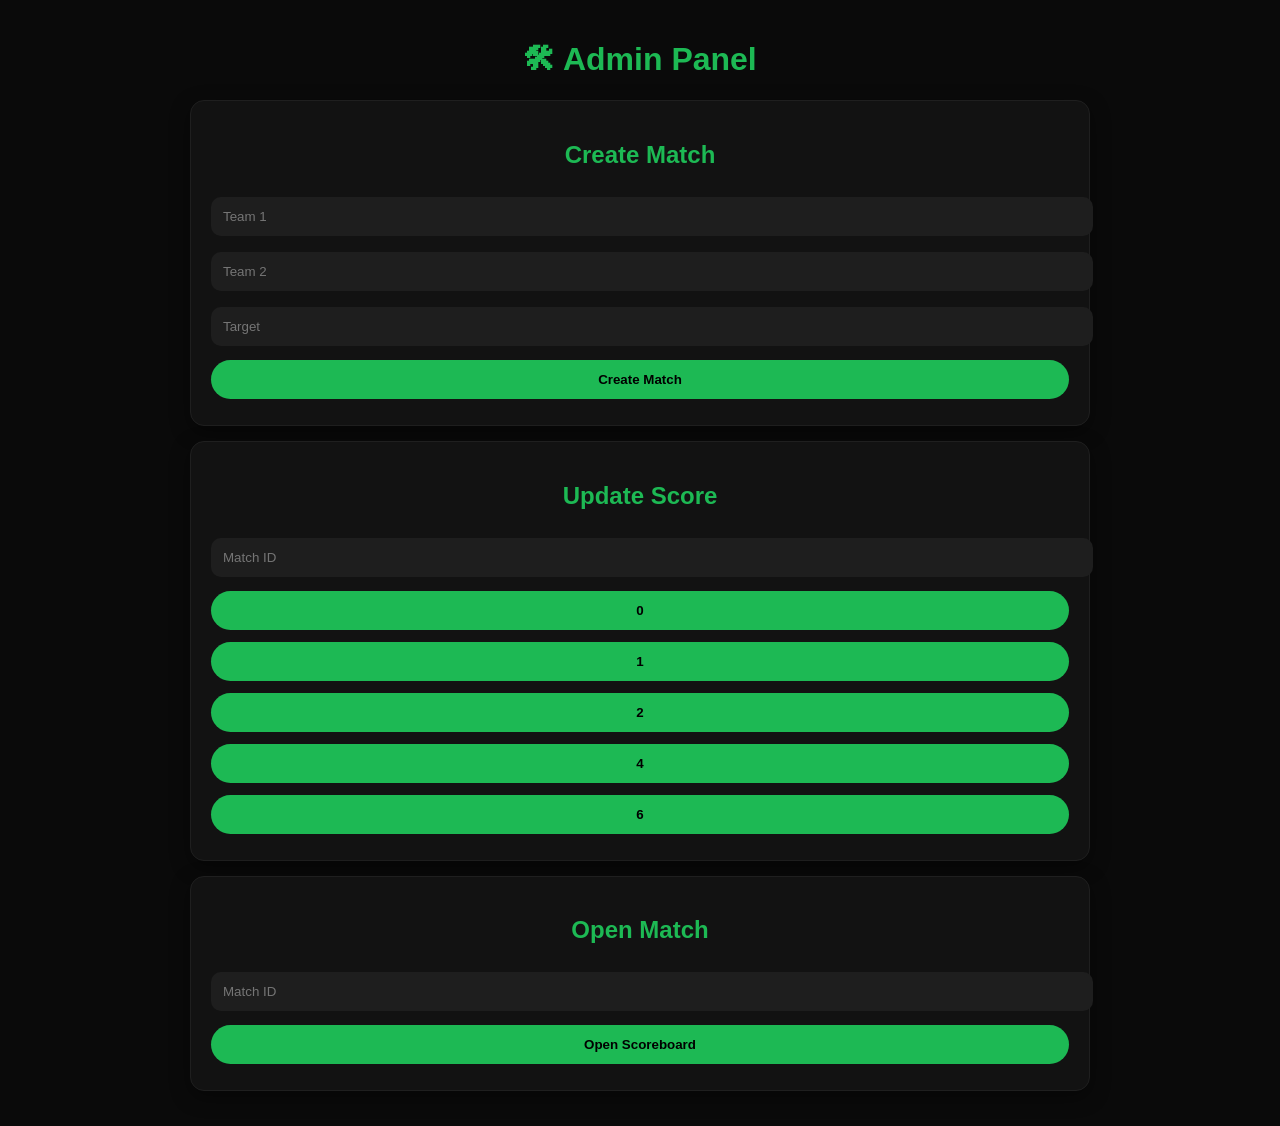
==== templates/admin.html @ a791e527 "proj" ====
<!DOCTYPE html>
<html>

<head>
    <title>Admin Panel</title>
    <link rel="stylesheet" href="/static/style.css">
</head>

<body>

    <div class="container">

        <h1>🛠 Admin Panel</h1>

        <div class="card">
            <h2>Create Match</h2>

            <input id="team1" placeholder="Team 1">
            <input id="team2" placeholder="Team 2">
            <input id="target" type="number" placeholder="Target">

            <button onclick="createMatch()">Create Match</button>
        </div>

        <div class="card">
            <h2>Update Score</h2>

            <input id="matchId" type="number" placeholder="Match ID">

            <button onclick="run0(document.getElementById('matchId').value)">0</button>
            <button onclick="run1(document.getElementById('matchId').value)">1</button>
            <button onclick="run2(document.getElementById('matchId').value)">2</button>
            <button onclick="run4(document.getElementById('matchId').value)">4</button>
            <button onclick="run6(document.getElementById('matchId').value)">6</button>
        </div>

        <div class="card">
            <h2>Open Match</h2>

            <input id="openMatch" type="number" placeholder="Match ID">

            <button onclick="location.href='/scoreboard/' + document.getElementById('openMatch').value">
                Open Scoreboard
            </button>
        </div>

    </div>

    <script src="/static/app.js"></script>

</body>

</html>
---- static/style.css ----
/* =========================
   SPOTIFY DARK THEME
========================= */

body {
    margin: 0;
    font-family: "Arial", sans-serif;
    background: #0a0a0a;
    color: #ffffff;
}

/* Layout */
.container {
    max-width: 900px;
    margin: auto;
    padding: 20px;
}

/* Headings */
h1,
h2,
h3 {
    color: #1db954;
    /* Spotify green */
    text-align: center;
}

/* Cards */
.card,
.admin-box {
    background: #121212;
    border: 1px solid #1f1f1f;
    border-radius: 14px;
    padding: 20px;
    margin: 15px 0;
    box-shadow: 0 6px 20px rgba(0, 0, 0, 0.4);
}

/* Inputs */
input {
    width: 100%;
    padding: 12px;
    margin: 8px 0;
    border-radius: 10px;
    border: none;
    outline: none;
    background: #1e1e1e;
    color: white;
}

/* Buttons */
button {
    background: #1db954;
    color: black;
    font-weight: bold;
    padding: 12px 15px;
    border: none;
    border-radius: 30px;
    cursor: pointer;
    margin: 6px 0;
    width: 100%;
    transition: 0.2s;
}

button:hover {
    background: #18a64a;
    transform: scale(1.02);
}

/* Score Display */
.score {
    font-size: 40px;
    font-weight: bold;
    text-align: center;
    margin: 15px 0;
    color: #1db954;
}

/* Stats Grid */
.stats {
    display: grid;
    grid-template-columns: repeat(2, 1fr);
    gap: 10px;
}

.stat-box {
    background: #181818;
    padding: 12px;
    border-radius: 10px;
    text-align: center;
    border: 1px solid #222;
}

/* Result */
.result {
    text-align: center;
    font-size: 22px;
    margin-top: 15px;
    color: #1db954;
    font-weight: bold;
}

/* Links spacing */
a {
    color: #1db954;
    text-decoration: none;
}
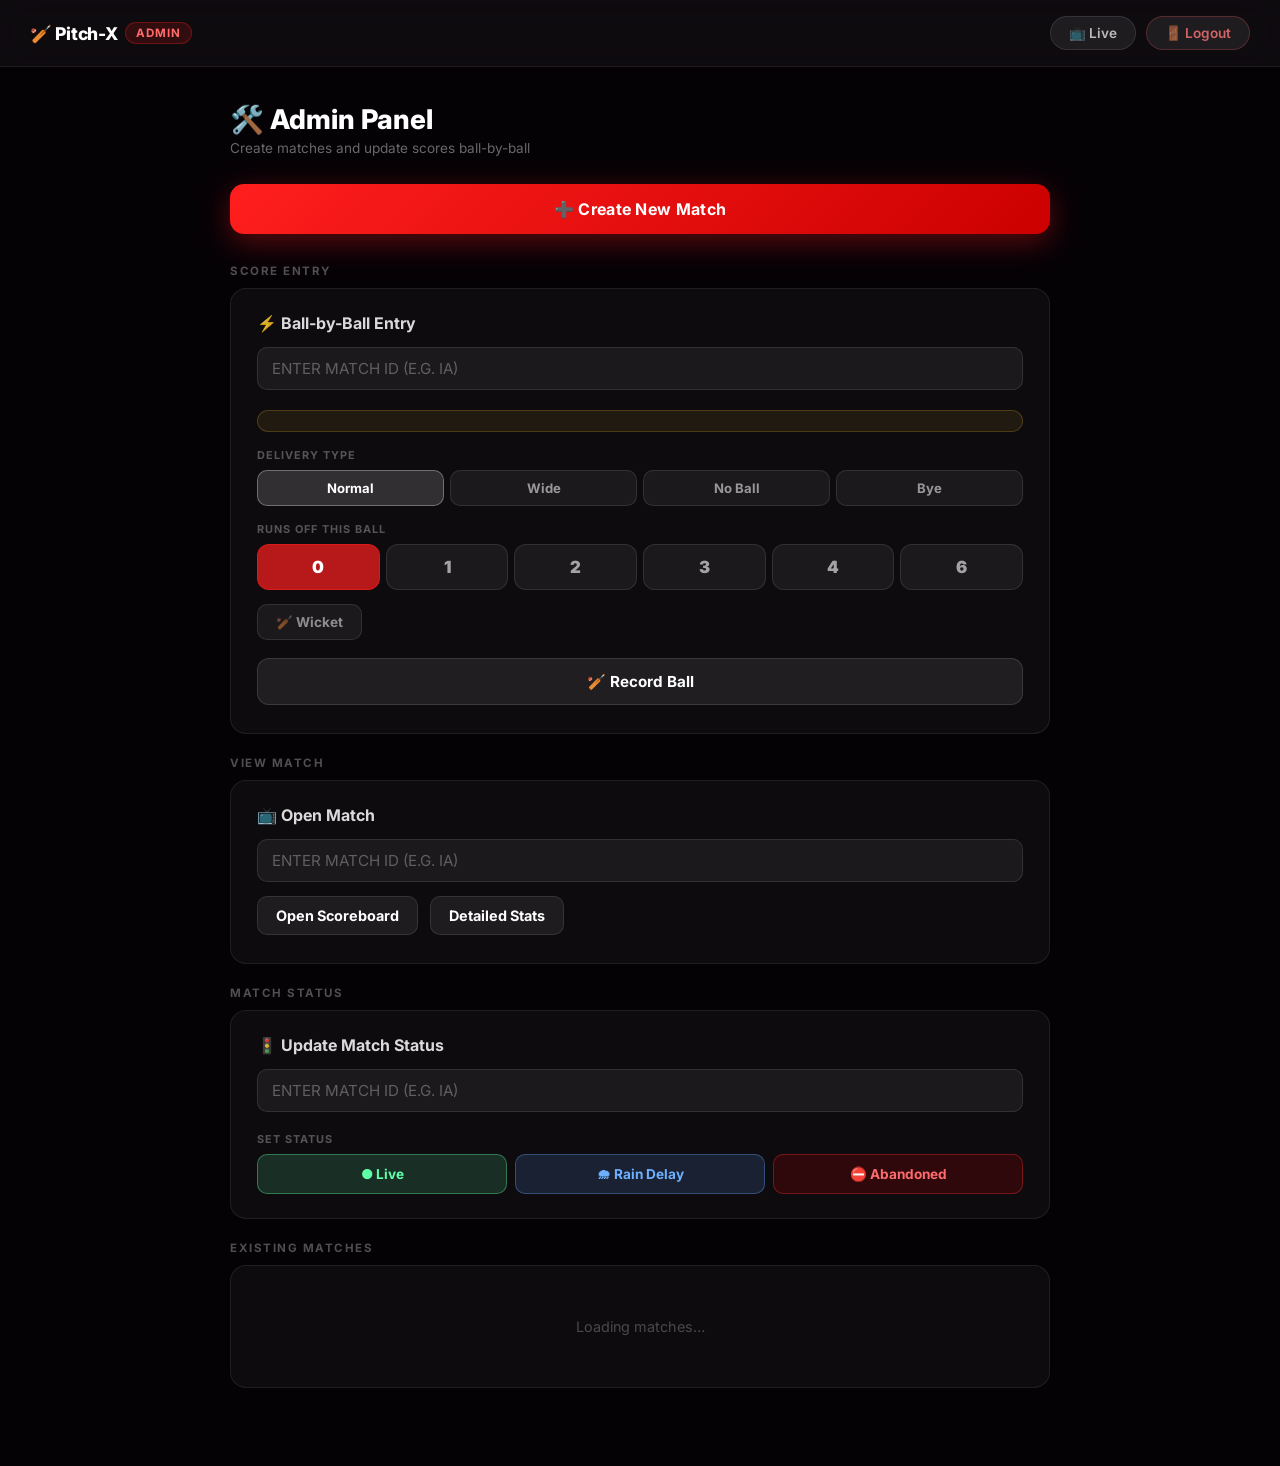
==== commit 5ab60780: "website" ====
--- a/templates/admin.html
+++ b/templates/admin.html
@@ -1,53 +1,1069 @@
 <!DOCTYPE html>
-<html>
+<html lang="en">
 
 <head>
-    <title>Admin Panel</title>
-    <link rel="stylesheet" href="/static/style.css">
+    <meta charset="UTF-8">
+    <meta name="viewport" content="width=device-width, initial-scale=1.0">
+    <title>Admin Panel – Pitch-X</title>
+
+    <style>
+        @import url('https://fonts.googleapis.com/css2?family=Inter:wght@400;600;700;800&display=swap');
+
+        * {
+            margin: 0;
+            padding: 0;
+            box-sizing: border-box;
+            font-family: 'Inter', Arial, sans-serif;
+        }
+
+        body {
+            min-height: 100vh;
+            background: #050206;
+            color: white;
+        }
+
+        /* ──── HEADER ──── */
+        header {
+            width: 100%;
+            background: rgba(255,255,255,0.04);
+            border-bottom: 1px solid rgba(255,255,255,0.07);
+            padding: 16px 30px;
+            display: flex;
+            align-items: center;
+            justify-content: space-between;
+            position: sticky;
+            top: 0;
+            z-index: 200;
+            backdrop-filter: blur(20px);
+        }
+
+        .brand {
+            font-size: 1.1rem;
+            font-weight: 800;
+            letter-spacing: -0.3px;
+            display: flex;
+            align-items: center;
+            gap: 8px;
+        }
+
+        .admin-badge {
+            background: rgba(255,30,30,0.15);
+            border: 1px solid rgba(255,30,30,0.3);
+            color: #ff6b6b;
+            font-size: 0.72rem;
+            font-weight: 700;
+            padding: 3px 10px;
+            border-radius: 50px;
+            letter-spacing: 1px;
+            text-transform: uppercase;
+        }
+
+        .back-btn {
+            background: rgba(255,255,255,0.07);
+            border: 1px solid rgba(255,255,255,0.1);
+            color: rgba(255,255,255,0.7);
+            padding: 8px 18px;
+            border-radius: 50px;
+            font-size: 0.85rem;
+            font-weight: 600;
+            cursor: pointer;
+            text-decoration: none;
+            transition: background 0.2s, color 0.2s;
+        }
+
+        .back-btn:hover { background: rgba(255,255,255,0.12); color: white; }
+
+        /* ──── MAIN ──── */
+        main {
+            max-width: 860px;
+            margin: 0 auto;
+            padding: 36px 20px 60px;
+        }
+
+        .page-title {
+            font-size: 1.7rem;
+            font-weight: 800;
+            margin-bottom: 4px;
+        }
+
+        .page-sub {
+            color: rgba(255,255,255,0.4);
+            font-size: 0.85rem;
+            margin-bottom: 28px;
+        }
+
+        /* ──── CREATE MATCH BTN (prominent) ──── */
+        #create-match-btn {
+            display: flex;
+            align-items: center;
+            gap: 10px;
+            background: linear-gradient(135deg, #ff1e1e, #cc0000);
+            color: white;
+            border: none;
+            padding: 15px 28px;
+            border-radius: 14px;
+            font-size: 1rem;
+            font-weight: 700;
+            cursor: pointer;
+            margin-bottom: 30px;
+            width: 100%;
+            justify-content: center;
+            box-shadow: 0 8px 30px rgba(255,30,30,0.35);
+            transition: transform 0.2s ease, box-shadow 0.2s ease, filter 0.2s;
+            letter-spacing: 0.3px;
+        }
+
+        #create-match-btn:hover {
+            transform: translateY(-2px);
+            box-shadow: 0 14px 40px rgba(255,30,30,0.45);
+            filter: brightness(1.1);
+        }
+
+        /* ──── SECTION CARDS ──── */
+        .section-title {
+            font-size: 0.72rem;
+            font-weight: 700;
+            text-transform: uppercase;
+            letter-spacing: 1.5px;
+            color: rgba(255,255,255,0.3);
+            margin-bottom: 10px;
+            margin-top: 22px;
+        }
+
+        .card {
+            background: rgba(255,255,255,0.04);
+            border: 1px solid rgba(255,255,255,0.08);
+            border-radius: 16px;
+            padding: 24px 26px;
+            margin-bottom: 18px;
+        }
+
+        .card h2 {
+            font-size: 1rem;
+            font-weight: 700;
+            color: rgba(255,255,255,0.85);
+            margin-bottom: 14px;
+        }
+
+        input[type="text"],
+        input[type="number"] {
+            width: 100%;
+            background: rgba(255,255,255,0.06);
+            border: 1px solid rgba(255,255,255,0.1);
+            color: white;
+            padding: 11px 14px;
+            border-radius: 10px;
+            font-size: 0.95rem;
+            outline: none;
+            margin-bottom: 10px;
+            transition: border-color 0.2s;
+        }
+
+        input:focus {
+            border-color: rgba(255,30,30,0.5);
+            background: rgba(255,30,30,0.04);
+        }
+
+        input::placeholder { color: rgba(255,255,255,0.3); }
+
+        button {
+            background: rgba(255,30,30,0.85);
+            color: white;
+            border: none;
+            padding: 10px 18px;
+            margin: 4px 4px 4px 0;
+            border-radius: 10px;
+            cursor: pointer;
+            font-size: 0.9rem;
+            font-weight: 700;
+            transition: background 0.2s, transform 0.15s;
+        }
+
+        button:hover {
+            background: #cc0000;
+            transform: translateY(-1px);
+        }
+
+        .score-buttons {
+            display: flex;
+            flex-wrap: wrap;
+            gap: 8px;
+            margin-top: 6px;
+        }
+
+        .score-buttons button {
+            flex: 1;
+            min-width: 56px;
+            font-size: 1.05rem;
+            font-weight: 800;
+            padding: 12px 10px;
+            border-radius: 12px;
+            background: rgba(255,255,255,0.07);
+            border: 1px solid rgba(255,255,255,0.1);
+            color: white;
+            transition: background 0.2s, transform 0.15s, border-color 0.2s;
+        }
+
+        .score-buttons button:hover {
+            background: rgba(255,30,30,0.85);
+            border-color: transparent;
+            transform: translateY(-2px);
+        }
+
+        .btn-secondary {
+            background: rgba(255,255,255,0.07);
+            border: 1px solid rgba(255,255,255,0.1);
+            color: white;
+            margin-right: 8px;
+        }
+
+        .btn-secondary:hover { background: rgba(255,255,255,0.12); }
+
+        /* ──── MODAL OVERLAY ──── */
+        .modal-overlay {
+            position: fixed;
+            inset: 0;
+            background: rgba(0,0,0,0.75);
+            z-index: 999;
+            display: none;
+            align-items: center;
+            justify-content: center;
+            padding: 20px;
+            backdrop-filter: blur(8px);
+            animation: fadeIn 0.2s ease;
+        }
+
+        .modal-overlay.open { display: flex; }
+
+        @keyframes fadeIn { from { opacity: 0; } to { opacity: 1; } }
+
+        .modal {
+            background: #1a1a1a;
+            border: 1px solid rgba(255,255,255,0.1);
+            border-radius: 20px;
+            padding: 32px;
+            width: 100%;
+            max-width: 460px;
+            box-shadow: 0 30px 80px rgba(0,0,0,0.6);
+            animation: slideUp 0.25s cubic-bezier(0.34,1.56,0.64,1);
+        }
+
+        @keyframes slideUp {
+            from { opacity: 0; transform: translateY(30px) scale(0.96); }
+            to   { opacity: 1; transform: translateY(0) scale(1); }
+        }
+
+        .modal-header {
+            display: flex;
+            align-items: center;
+            justify-content: space-between;
+            margin-bottom: 22px;
+        }
+
+        .modal-title {
+            font-size: 1.2rem;
+            font-weight: 800;
+        }
+
+        .modal-close {
+            background: rgba(255,255,255,0.07);
+            border: none;
+            color: rgba(255,255,255,0.6);
+            width: 32px; height: 32px;
+            border-radius: 50%;
+            cursor: pointer;
+            font-size: 1rem;
+            display: flex;
+            align-items: center;
+            justify-content: center;
+            transition: background 0.2s, color 0.2s;
+            padding: 0; margin: 0;
+        }
+
+        .modal-close:hover { background: rgba(255,255,255,0.15); color: white; transform: none; }
+
+        .modal input {
+            background: rgba(255,255,255,0.06);
+            border: 1px solid rgba(255,255,255,0.12);
+        }
+
+        .modal-actions {
+            display: flex;
+            gap: 10px;
+            margin-top: 6px;
+        }
+
+        .modal-actions button {
+            flex: 1;
+        }
+
+        .btn-create {
+            background: linear-gradient(135deg, #ff1e1e, #cc0000);
+            font-size: 0.95rem;
+            padding: 12px;
+        }
+
+        /* ──── BALL ENTRY TOGGLES ──── */
+        .sub-label {
+            font-size: 0.68rem;
+            font-weight: 700;
+            text-transform: uppercase;
+            letter-spacing: 1px;
+            color: rgba(255,255,255,0.3);
+            margin: 16px 0 8px;
+        }
+
+        .toggle-row {
+            display: flex;
+            flex-wrap: wrap;
+            gap: 6px;
+        }
+
+        .toggle-btn {
+            flex: 1;
+            min-width: 72px;
+            background: rgba(255,255,255,0.06);
+            border: 1px solid rgba(255,255,255,0.1);
+            color: rgba(255,255,255,0.55);
+            padding: 9px 6px;
+            border-radius: 10px;
+            font-size: 0.82rem;
+            font-weight: 700;
+            cursor: pointer;
+            text-align: center;
+            transition: all 0.15s;
+            margin: 0;
+        }
+
+        .toggle-btn:hover {
+            background: rgba(255,255,255,0.1);
+            color: white;
+            transform: translateY(0);
+        }
+
+        .toggle-btn.active {
+            color: white;
+            transform: translateY(0);
+        }
+
+        .toggle-btn.type-normal.active  { background: rgba(255,255,255,0.15); border-color: rgba(255,255,255,0.3); }
+        .toggle-btn.type-wide.active    { background: rgba(255,180,0,0.2);    border-color: rgba(255,180,0,0.5);    color: #ffc400; }
+        .toggle-btn.type-noball.active  { background: rgba(255,80,0,0.2);     border-color: rgba(255,80,0,0.5);     color: #ff7a00; }
+        .toggle-btn.type-bye.active     { background: rgba(100,160,255,0.2);  border-color: rgba(100,160,255,0.5);  color: #6cb0ff; }
+
+        .run-btn {
+            flex: 1;
+            min-width: 50px;
+            background: rgba(255,255,255,0.06);
+            border: 1px solid rgba(255,255,255,0.1);
+            color: rgba(255,255,255,0.6);
+            padding: 12px 6px;
+            border-radius: 12px;
+            font-size: 1.05rem;
+            font-weight: 900;
+            cursor: pointer;
+            text-align: center;
+            transition: all 0.15s;
+            margin: 0;
+        }
+
+        .run-btn:hover   { background: rgba(255,255,255,0.12); color: white; transform: translateY(0); }
+        .run-btn.active  { background: rgba(255,30,30,0.7); border-color: rgba(255,30,30,0.5); color: white; transform: translateY(0); }
+        .run-btn[data-r="4"].active { background: rgba(255,200,0,0.3); border-color: rgba(255,200,0,0.5); color: #ffd700; }
+        .run-btn[data-r="6"].active { background: rgba(95,255,170,0.25); border-color: rgba(95,255,170,0.4); color: #5fffaa; }
+
+        /* Wicket toggle */
+        .wicket-toggle-row {
+            display: flex;
+            align-items: center;
+            gap: 10px;
+            margin-top: 14px;
+        }
+
+        .wicket-check-btn {
+            background: rgba(255,255,255,0.06);
+            border: 1px solid rgba(255,255,255,0.1);
+            color: rgba(255,255,255,0.5);
+            padding: 9px 18px;
+            border-radius: 10px;
+            font-size: 0.85rem;
+            font-weight: 700;
+            cursor: pointer;
+            transition: all 0.15s;
+            margin: 0;
+        }
+
+        .wicket-check-btn.active {
+            background: rgba(220,0,0,0.3);
+            border-color: rgba(255,50,50,0.5);
+            color: #ff6b6b;
+            transform: translateY(0);
+        }
+
+        .wicket-type-row {
+            display: none;
+            flex-wrap: wrap;
+            gap: 6px;
+            margin-top: 10px;
+        }
+
+        .wicket-type-row.show { display: flex; }
+
+        .wt-btn {
+            background: rgba(220,0,0,0.12);
+            border: 1px solid rgba(220,0,0,0.2);
+            color: rgba(255,150,150,0.8);
+            padding: 7px 14px;
+            border-radius: 9px;
+            font-size: 0.78rem;
+            font-weight: 700;
+            cursor: pointer;
+            transition: all 0.15s;
+            margin: 0;
+        }
+
+        .wt-btn:hover  { background: rgba(220,0,0,0.22); color: white; transform: translateY(0); }
+        .wt-btn.active { background: rgba(220,0,0,0.4); border-color: rgba(255,50,50,0.5); color: white; transform: translateY(0); }
+
+        /* Record Ball CTA */
+        .record-ball-btn {
+            width: 100%;
+            margin-top: 18px;
+            padding: 13px;
+            background: rgba(255,255,255,0.08);
+            border: 1px solid rgba(255,255,255,0.12);
+            color: white;
+            border-radius: 12px;
+            font-size: 0.95rem;
+            font-weight: 700;
+            cursor: pointer;
+            transition: background 0.2s, border-color 0.2s, transform 0.15s;
+        }
+
+        .record-ball-btn:hover {
+            background: rgba(255,255,255,0.13);
+            transform: translateY(-1px);
+        }
+
+        /* Status buttons */
+        .status-row {
+            display: flex;
+            gap: 8px;
+            flex-wrap: wrap;
+        }
+
+        .status-btn {
+            flex: 1;
+            min-width: 100px;
+            padding: 11px 10px;
+            border-radius: 10px;
+            font-size: 0.85rem;
+            font-weight: 700;
+            cursor: pointer;
+            border: 1px solid rgba(255,255,255,0.1);
+            background: rgba(255,255,255,0.05);
+            color: rgba(255,255,255,0.5);
+            transition: all 0.2s;
+            margin: 0;
+            text-align: center;
+        }
+
+        .status-btn:hover { background: rgba(255,255,255,0.1); color: white; transform: translateY(0); }
+        .status-btn.s-live      { background: rgba(95,255,170,0.15); border-color: rgba(95,255,170,0.35); color: #5fffaa; }
+        .status-btn.s-rain      { background: rgba(100,160,255,0.15); border-color: rgba(100,160,255,0.35); color: #6cb0ff; }
+        .status-btn.s-abandoned { background: rgba(180,0,0,0.2); border-color: rgba(255,50,50,0.35); color: #ff6b6b; }
+
+        /* ──── MATCH LIST ──── */
+
+        .match-row {
+            display: flex;
+            align-items: center;
+            gap: 12px;
+            padding: 12px 14px;
+            border-radius: 12px;
+            background: rgba(255,255,255,0.04);
+            border: 1px solid rgba(255,255,255,0.07);
+            transition: background 0.15s;
+        }
+
+        .match-row:hover { background: rgba(255,255,255,0.07); }
+
+        .match-row-info {
+            flex: 1;
+            min-width: 0;
+        }
+
+        .match-row-teams {
+            font-size: 0.95rem;
+            font-weight: 700;
+            white-space: nowrap;
+            overflow: hidden;
+            text-overflow: ellipsis;
+        }
+
+        .match-row-meta {
+            font-size: 0.75rem;
+            color: rgba(255,255,255,0.35);
+            margin-top: 2px;
+        }
+
+        .match-row-id {
+            font-size: 0.7rem;
+            font-weight: 700;
+            color: rgba(255,255,255,0.3);
+            background: rgba(255,255,255,0.06);
+            padding: 3px 8px;
+            border-radius: 50px;
+            letter-spacing: 0.5px;
+            white-space: nowrap;
+        }
+
+        .match-row-result {
+            font-size: 0.72rem;
+            font-weight: 700;
+            padding: 3px 10px;
+            border-radius: 50px;
+            white-space: nowrap;
+        }
+
+        .row-result-live {
+            background: rgba(95,255,170,0.1);
+            border: 1px solid rgba(95,255,170,0.2);
+            color: #5fffaa;
+        }
+
+        .row-result-won {
+            background: rgba(255,200,0,0.1);
+            border: 1px solid rgba(255,200,0,0.2);
+            color: #ffd700;
+        }
+
+        .btn-del-row {
+            background: rgba(180,0,0,0.6);
+            border: 1px solid rgba(255,30,30,0.25);
+            color: rgba(255,180,180,0.9);
+            padding: 7px 14px;
+            margin: 0;
+            border-radius: 8px;
+            font-size: 0.8rem;
+            font-weight: 700;
+            cursor: pointer;
+            white-space: nowrap;
+            transition: background 0.2s, transform 0.15s;
+        }
+
+        .btn-del-row:hover {
+            background: rgba(200,0,0,0.9);
+            color: white;
+            transform: translateY(-1px);
+        }
+
+        .match-list-empty {
+            text-align: center;
+            padding: 28px;
+            color: rgba(255,255,255,0.25);
+            font-size: 0.9rem;
+        }
+
+        #match-list { display: flex; flex-direction: column; gap: 8px; }
+
+        /* ──── TOAST ──── */
+        #toast {
+            position: fixed;
+            bottom: 30px;
+            left: 50%;
+            transform: translateX(-50%) translateY(80px);
+            background: #1f1f1f;
+            border: 1px solid rgba(255,255,255,0.1);
+            color: white;
+            padding: 12px 24px;
+            border-radius: 50px;
+            font-size: 0.9rem;
+            font-weight: 600;
+            z-index: 9999;
+            transition: transform 0.35s cubic-bezier(0.34,1.56,0.64,1), opacity 0.25s;
+            opacity: 0;
+            pointer-events: none;
+        }
+
+        #toast.show {
+            transform: translateX(-50%) translateY(0);
+            opacity: 1;
+        }
+
+        @media (max-width: 600px) {
+            .score-buttons button { min-width: 46px; }
+        }
+    </style>
 </head>
 
 <body>
 
-    <div class="container">
-
-        <h1>🛠 Admin Panel</h1>
-
+    <header>
+        <a href="/" style="text-decoration:none;color:inherit"><div class="brand">🏏 Pitch-X <span class="admin-badge">Admin</span></div></a>
+        <div style="display:flex;gap:10px;align-items:center;">
+            <a href="/live"   class="back-btn">📺 Live</a>
+            <a href="/logout" class="back-btn" style="border-color:rgba(255,90,90,0.25);color:rgba(255,120,120,0.8);"
+               onclick="return confirm('Log out of admin panel?')">🚪 Logout</a>
+        </div>
+    </header>
+
+    <main>
+        <h1 class="page-title">🛠️ Admin Panel</h1>
+        <p class="page-sub">Create matches and update scores ball-by-ball</p>
+
+        <!-- Prominent Create New Match button -->
+        <button id="create-match-btn" onclick="openCreateModal()">
+            ➕ Create New Match
+        </button>
+
+        <!-- Score Entry -->
+        <div class="section-title">Score Entry</div>
         <div class="card">
-            <h2>Create Match</h2>
-
-            <input id="team1" placeholder="Team 1">
-            <input id="team2" placeholder="Team 2">
-            <input id="target" type="number" placeholder="Target">
-
-            <button onclick="createMatch()">Create Match</button>
+            <h2>⚡ Ball-by-Ball Entry</h2>
+            <input id="matchId" type="text" placeholder="Enter Match ID (e.g. IA)" style="text-transform:uppercase" oninput="refreshInningsBanner()">
+
+            <!-- Innings indicator -->
+            <div id="innings-banner" style="
+                display:none;
+                margin:10px 0 14px;
+                padding:10px 16px;
+                border-radius:12px;
+                font-size:0.85rem;
+                font-weight:700;
+                background:rgba(255,199,44,0.08);
+                border:1px solid rgba(255,199,44,0.2);
+                color:#ffc72c;
+                display:flex;
+                align-items:center;
+                justify-content:space-between;
+                flex-wrap:wrap;
+                gap:8px;
+            "></div>
+
+            <div class="sub-label">Delivery Type</div>
+            <div class="toggle-row" id="type-row">
+                <button class="toggle-btn type-normal active" data-type="normal"  onclick="selectType(this)">Normal</button>
+                <button class="toggle-btn type-wide"   data-type="wide"    onclick="selectType(this)">Wide</button>
+                <button class="toggle-btn type-noball" data-type="no_ball" onclick="selectType(this)">No Ball</button>
+                <button class="toggle-btn type-bye"    data-type="bye"     onclick="selectType(this)">Bye</button>
+            </div>
+
+            <div class="sub-label">Runs off this ball</div>
+            <div class="toggle-row" id="runs-row">
+                <button class="run-btn active" data-r="0" onclick="selectRun(this)">0</button>
+                <button class="run-btn" data-r="1" onclick="selectRun(this)">1</button>
+                <button class="run-btn" data-r="2" onclick="selectRun(this)">2</button>
+                <button class="run-btn" data-r="3" onclick="selectRun(this)">3</button>
+                <button class="run-btn" data-r="4" onclick="selectRun(this)">4</button>
+                <button class="run-btn" data-r="6" onclick="selectRun(this)">6</button>
+            </div>
+
+            <div class="wicket-toggle-row">
+                <button class="wicket-check-btn" id="wicket-toggle" onclick="toggleWicket()">🏏 Wicket</button>
+                <span style="font-size:0.8rem;color:rgba(255,255,255,0.3)" id="wicket-type-label">Select type below</span>
+            </div>
+            <div class="wicket-type-row" id="wicket-types">
+                <button class="wt-btn active" data-wt="Bowled"    onclick="selectWicketType(this)">Bowled</button>
+                <button class="wt-btn" data-wt="Caught"     onclick="selectWicketType(this)">Caught</button>
+                <button class="wt-btn" data-wt="LBW"       onclick="selectWicketType(this)">LBW</button>
+                <button class="wt-btn" data-wt="Run Out"    onclick="selectWicketType(this)">Run Out</button>
+                <button class="wt-btn" data-wt="Stumped"    onclick="selectWicketType(this)">Stumped</button>
+                <button class="wt-btn" data-wt="Hit Wicket" onclick="selectWicketType(this)">Hit Wicket</button>
+            </div>
+
+            <button class="record-ball-btn" onclick="recordBall()">🏏 Record Ball</button>
+
+            <!-- End Innings button (shown only during innings 1) -->
+            <button id="end-innings-btn" onclick="endInnings()" style="
+                display:none;
+                margin-top:12px;
+                width:100%;
+                padding:13px;
+                border-radius:12px;
+                border:1px solid rgba(108,176,255,0.35);
+                background:rgba(108,176,255,0.08);
+                color:#6cb0ff;
+                font-size:0.9rem;
+                font-weight:700;
+                cursor:pointer;
+                transition:background 0.2s;
+            ">🔔 End 1st Innings &amp; Set Target</button>
         </div>
 
+        <!-- Open Match -->
+        <div class="section-title">View Match</div>
         <div class="card">
-            <h2>Update Score</h2>
-
-            <input id="matchId" type="number" placeholder="Match ID">
-
-            <button onclick="run0(document.getElementById('matchId').value)">0</button>
-            <button onclick="run1(document.getElementById('matchId').value)">1</button>
-            <button onclick="run2(document.getElementById('matchId').value)">2</button>
-            <button onclick="run4(document.getElementById('matchId').value)">4</button>
-            <button onclick="run6(document.getElementById('matchId').value)">6</button>
+            <h2>📺 Open Match</h2>
+            <input id="openMatch" type="text" placeholder="Enter Match ID (e.g. IA)" style="text-transform:uppercase">
+            <div>
+                <button class="btn-secondary" onclick="location.href='/scoreboard/' + document.getElementById('openMatch').value.trim().toUpperCase()">
+                    Open Scoreboard
+                </button>
+                <button class="btn-secondary" onclick="location.href='/match_details/' + document.getElementById('openMatch').value.trim().toUpperCase()">
+                    Detailed Stats
+                </button>
+            </div>
         </div>
 
+        <!-- Match Status -->
+        <div class="section-title">Match Status</div>
         <div class="card">
-            <h2>Open Match</h2>
-
-            <input id="openMatch" type="number" placeholder="Match ID">
-
-            <button onclick="location.href='/scoreboard/' + document.getElementById('openMatch').value">
-                Open Scoreboard
-            </button>
+            <h2>🚦 Update Match Status</h2>
+            <input id="statusMatchId" type="text" placeholder="Enter Match ID (e.g. IA)" style="text-transform:uppercase">
+            <div class="sub-label" style="margin-top:10px">Set Status</div>
+            <div class="status-row">
+                <button class="status-btn s-live"      onclick="setMatchStatus('Live')">● Live</button>
+                <button class="status-btn s-rain"      onclick="setMatchStatus('Rain Delay')">🌧 Rain Delay</button>
+                <button class="status-btn s-abandoned" onclick="setMatchStatus('Abandoned')">⛔ Abandoned</button>
+            </div>
         </div>
 
+        <!-- Existing Matches -->
+        <div class="section-title">Existing Matches</div>
+        <div class="card" id="matches-card">
+            <div id="match-list">
+                <div class="match-list-empty">Loading matches…</div>
+            </div>
+        </div>
+
+    </main>
+
+    <!-- ── Create Match Modal ── -->
+
+    <div class="modal-overlay" id="create-modal" onclick="handleOverlayClick(event)">
+        <div class="modal">
+            <div class="modal-header">
+                <div class="modal-title">➕ Create New Match</div>
+                <button class="modal-close" onclick="closeCreateModal()">✕</button>
+            </div>
+            <input id="m-team1" type="text" placeholder="Team 1 name (e.g. India)">
+            <input id="m-team2" type="text" placeholder="Team 2 name (e.g. Australia)">
+            <div class="modal-actions" style="margin-top:12px;">
+                <label style="color:rgba(255,255,255,0.6);font-size:0.85rem;">Format</label>
+                <select id="m-format" style="background:rgba(255,255,255,0.06);border:1px solid rgba(255,255,255,0.12);color:white;padding:6px 8px;border-radius:8px;">
+                    <option value="T20">T20 (20 overs)</option>
+                    <option value="ODI">ODI (50 overs)</option>
+                </select>
+            </div>
+            <div class="modal-actions" style="margin-top:8px;">
+                <span style="color:rgba(255,255,255,0.6);font-size:0.85rem;">Toss won by</span>
+                <div style="display:flex;gap:8px;margin-top:4px;">
+                    <label style="display:flex;align-items:center;gap:4px;">
+                        <input type="radio" name="toss-winner" value="team1" checked>
+                        <span id="toss-team1-label">Team 1</span>
+                    </label>
+                    <label style="display:flex;align-items:center;gap:4px;">
+                        <input type="radio" name="toss-winner" value="team2">
+                        <span id="toss-team2-label">Team 2</span>
+                    </label>
+                </div>
+            </div>
+            <div class="modal-actions" style="margin-top:8px;">
+                <span style="color:rgba(255,255,255,0.6);font-size:0.85rem;">Toss choice</span>
+                <div style="display:flex;gap:8px;margin-top:4px;">
+                    <label style="display:flex;align-items:center;gap:4px;">
+                        <input type="radio" name="toss-choice" value="bat" checked>
+                        <span>Bat</span>
+                    </label>
+                    <label style="display:flex;align-items:center;gap:4px;">
+                        <input type="radio" name="toss-choice" value="bowl">
+                        <span>Bowl</span>
+                    </label>
+                </div>
+            </div>
+            <div class="modal-actions">
+                <button class="btn-secondary" onclick="closeCreateModal()">Cancel</button>
+                <button class="btn-create" onclick="submitCreateMatch()">🏏 Create Match</button>
+            </div>
+        </div>
     </div>
 
+    <!-- ── Toast ── -->
+    <div id="toast"></div>
+
     <script src="/static/app.js"></script>
+    <script>
+        // ── Ball entry state ──
+        let selType       = 'normal';
+        let selRuns       = 0;
+        let selIsWicket   = false;
+        let selWicketType = 'Bowled';
+
+        function selectType(btn) {
+            document.querySelectorAll('#type-row .toggle-btn').forEach(b => b.classList.remove('active'));
+            btn.classList.add('active');
+            selType = btn.dataset.type;
+        }
+
+        function selectRun(btn) {
+            document.querySelectorAll('#runs-row .run-btn').forEach(b => b.classList.remove('active'));
+            btn.classList.add('active');
+            selRuns = parseInt(btn.dataset.r);
+        }
+
+        function toggleWicket() {
+            selIsWicket = !selIsWicket;
+            const btn  = document.getElementById('wicket-toggle');
+            const row  = document.getElementById('wicket-types');
+            const lbl  = document.getElementById('wicket-type-label');
+            btn.classList.toggle('active', selIsWicket);
+            row.classList.toggle('show', selIsWicket);
+            lbl.style.display = selIsWicket ? 'inline' : 'none';
+        }
+
+        function selectWicketType(btn) {
+            document.querySelectorAll('.wt-btn').forEach(b => b.classList.remove('active'));
+            btn.classList.add('active');
+            selWicketType = btn.dataset.wt;
+        }
+
+        async function recordBall() {
+            const id = document.getElementById('matchId').value.trim();
+            if (!id) { showToast('⚠️ Enter a Match ID', '#ffcc00'); return; }
+
+            const payload = {
+                runs: selRuns,
+                type: selType,
+                is_wicket: selIsWicket,
+                wicket_type: selIsWicket ? selWicketType : null
+            };
+
+            try {
+                const res  = await fetch(`/update_score/${id}`, {
+                    method: 'POST',
+                    headers: { 'Content-Type': 'application/json' },
+                    body: JSON.stringify(payload)
+                });
+                const data = await res.json();
+
+                if (data.error) { showToast('❌ ' + data.error, '#ff4444'); return; }
+
+                const overs = Math.floor(data.balls / 6) + '.' + (data.balls % 6);
+                let msg = `✅ ${selType === 'normal' ? '' : selType.toUpperCase() + ' | '}${selRuns} run${selRuns !== 1 ? 's' : ''}`;
+                if (selIsWicket) msg += ` | 🏏 ${selWicketType}`;
+                msg += `  →  ${data.current_score}/${data.wickets} (${overs} ov)`;
+                showToast(msg, 'rgba(95,255,170,0.3)');
+
+                // Reset runs to 0
+                document.querySelectorAll('#runs-row .run-btn').forEach(b => b.classList.remove('active'));
+                document.querySelector('#runs-row .run-btn[data-r="0"]').classList.add('active');
+                selRuns = 0;
+
+                // Reset wicket
+                if (selIsWicket) toggleWicket();
+
+                fetchMatchList();
+            } catch(e) {
+                showToast('❌ Failed to record ball', '#ff4444');
+            }
+        }
+
+        async function setMatchStatus(status) {
+            const id = document.getElementById('statusMatchId').value.trim();
+            if (!id) { showToast('⚠️ Enter a Match ID', '#ffcc00'); return; }
+
+            try {
+                const res  = await fetch(`/update_status/${id}`, {
+                    method: 'POST',
+                    headers: { 'Content-Type': 'application/json' },
+                    body: JSON.stringify({ status })
+                });
+                const data = await res.json();
+                if (data.error) { showToast('❌ ' + data.error, '#ff4444'); return; }
+                const icons = { 'Live': '● ', 'Rain Delay': '🌧 ', 'Abandoned': '⛔ ' };
+                showToast(`${icons[status] || ''}Match #${id} → ${status}`, 'rgba(100,160,255,0.4)');
+                fetchMatchList();
+            } catch(e) {
+                showToast('❌ Failed to update status', '#ff4444');
+            }
+        }
+
+        // Hide wicket label initially
+        // Update toss labels when team names change
+            document.getElementById('m-team1').addEventListener('input', e => {
+                document.getElementById('toss-team1-label').textContent = e.target.value || 'Team 1';
+            });
+            document.getElementById('m-team2').addEventListener('input', e => {
+                document.getElementById('toss-team2-label').textContent = e.target.value || 'Team 2';
+            });
+            document.getElementById('wicket-type-label').style.display = 'none';
+
+        function openCreateModal() {
+            document.getElementById('create-modal').classList.add('open');
+            setTimeout(() => document.getElementById('m-team1').focus(), 80);
+        }
+
+        function closeCreateModal() {
+            document.getElementById('create-modal').classList.remove('open');
+        }
+
+        function handleOverlayClick(e) {
+            if (e.target === document.getElementById('create-modal')) closeCreateModal();
+        }
+
+        document.addEventListener('keydown', e => {
+            if (e.key === 'Escape') closeCreateModal();
+        });
+
+        function showToast(msg, color) {
+            const t = document.getElementById('toast');
+            t.textContent = msg;
+            t.style.borderColor = color || 'rgba(255,255,255,0.1)';
+            t.classList.add('show');
+            setTimeout(() => t.classList.remove('show'), 3000);
+        }
+
+        async function submitCreateMatch() {
+            const team1      = document.getElementById('m-team1').value.trim();
+            const team2      = document.getElementById('m-team2').value.trim();
+            const format     = document.getElementById('m-format').value;
+            const tossWinner = document.querySelector('input[name="toss-winner"]:checked').value;
+            const tossChoice = document.querySelector('input[name="toss-choice"]:checked').value;
+
+            if (!team1 || !team2) { showToast('⚠️ Please enter both team names', '#ffcc00'); return; }
+
+            const payload = {
+                team1,
+                team2,
+                format,
+                toss_winner: tossWinner === 'team1' ? team1 : team2,
+                toss_choice: tossChoice
+            };
+
+            const res  = await fetch('/create_match', {
+                method: 'POST',
+                headers: { 'Content-Type': 'application/json' },
+                body: JSON.stringify(payload)
+            });
+            const data = await res.json();
+
+            closeCreateModal();
+            document.getElementById('m-team1').value = '';
+            document.getElementById('m-team2').value = '';
+            document.getElementById('matchId').value  = data.match_id;
+            document.getElementById('openMatch').value = data.match_id;
+            refreshInningsBanner();
+
+            showToast('✅ Match created! ID: ' + data.match_id + ' — Innings 1 started', 'rgba(95,255,170,0.4)');
+            fetchMatchList();
+        }
+
+        // Fetch match and update innings banner + end-innings button
+        async function refreshInningsBanner() {
+            const id = document.getElementById('matchId').value.trim();
+            const banner  = document.getElementById('innings-banner');
+            const endBtn  = document.getElementById('end-innings-btn');
+            if (!id) { banner.style.display = 'none'; endBtn.style.display = 'none'; return; }
+            try {
+                const res  = await fetch(`/match/${id}`);
+                const data = await res.json();
+                if (data.error) { banner.style.display = 'none'; endBtn.style.display = 'none'; return; }
+
+                const inningsLabel = data.innings === 1 ? '1st Innings' : '2nd Innings';
+                const targetInfo   = data.innings === 2 ? ` &nbsp;|&nbsp; Target: <b>${data.target}</b>` : '';
+                banner.innerHTML   = `<span>🏏 ${inningsLabel}${targetInfo}</span><span style="color:rgba(255,255,255,0.4);font-size:0.78rem;">${data.team1} vs ${data.team2}</span>`;
+                banner.style.display = 'flex';
+
+                // Show end-innings button only during innings 1 while still live
+                endBtn.style.display = (data.innings === 1 && data.result === 'Live') ? 'block' : 'none';
+            } catch(e) {
+                banner.style.display = 'none'; endBtn.style.display = 'none';
+            }
+        }
+
+        async function endInnings() {
+            const id = document.getElementById('matchId').value.trim();
+            if (!id) { showToast('⚠️ Enter a Match ID first', '#ffcc00'); return; }
+            if (!confirm('End 1st innings? This will set the target and start 2nd innings.')) return;
+
+            try {
+                const res  = await fetch(`/end_innings/${id}`, { method: 'POST' });
+                const data = await res.json();
+                if (data.error) { showToast('❌ ' + data.error, '#ff4444'); return; }
+                showToast(`🔔 1st innings ended!  Target: ${data.target}  |  2nd innings started`, 'rgba(108,176,255,0.4)');
+                refreshInningsBanner();
+                fetchMatchList();
+            } catch(e) {
+                showToast('❌ Failed to end innings', '#ff4444');
+            }
+        }
+
+        async function fetchMatchList() {
+            try {
+                const res = await fetch('/matches');
+                const data = await res.json();
+                const list = document.getElementById('match-list');
+
+                if (!data.matches || data.matches.length === 0) {
+                    list.innerHTML = `<div class="match-list-empty">No matches yet. Create one above!</div>`;
+                    return;
+                }
+
+                list.innerHTML = data.matches.map(m => {
+                    const isLive = m.result === 'Live';
+                    const overs  = Math.floor(m.balls / 6) + '.' + (m.balls % 6);
+                    const resultClass = isLive ? 'row-result-live' : 'row-result-won';
+                    return `
+                        <div class="match-row" id="row-${m.id}">
+                            <div class="match-row-id" style="
+                                background:rgba(232,44,44,0.12);border:1px solid rgba(232,44,44,0.25);
+                                color:#e83030;font-size:0.72rem;font-weight:800;
+                                padding:3px 10px;border-radius:50px;letter-spacing:1px;
+                                min-width:fit-content;flex-shrink:0;
+                            ">${m.id}</div>
+                            <div class="match-row-info">
+                                <div class="match-row-teams">${m.team1} vs ${m.team2}</div>
+                                <div class="match-row-meta">${m.current_score} runs &nbsp;•&nbsp; ${overs} ov &nbsp;•&nbsp; Target: ${m.target || '—'}</div>
+                            </div>
+                            <div class="match-row-result ${resultClass}">${isLive ? '● Live' : '🏆 Done'}</div>
+                            <button class="btn-del-row" onclick="deleteMatchById('${m.id}', this)">🗑 Delete</button>
+                        </div>
+                    `;
+                }).join('');
+
+            } catch(e) {
+                console.error(e);
+            }
+        }
+
+        async function deleteMatchById(id, btn) {
+            if (!confirm(`Delete Match #${id}? This cannot be undone.`)) return;
+
+            btn.textContent = '…';
+            btn.disabled = true;
+
+            try {
+                const res = await fetch(`/delete_match/${id}`, { method: 'DELETE' });
+                const data = await res.json();
+
+                if (data.error) {
+                    showToast('❌ ' + data.error, '#ff4444');
+                    btn.textContent = '🗑 Delete';
+                    btn.disabled = false;
+                } else {
+                    // Animate row out
+                    const row = document.getElementById('row-' + id);
+                    if (row) {
+                        row.style.transition = 'opacity 0.25s, transform 0.25s';
+                        row.style.opacity = '0';
+                        row.style.transform = 'translateX(20px)';
+                        setTimeout(() => { row.remove(); fetchMatchList(); }, 280);
+                    }
+                    showToast(`🗑️ Match ${id} deleted`, 'rgba(255,100,100,0.4)');
+                }
+            } catch(e) {
+                showToast('❌ Failed to delete match', '#ff4444');
+                btn.textContent = '🗑 Delete';
+                btn.disabled = false;
+            }
+        }
+
+        // Load match list on page open and refresh every 10s
+        fetchMatchList();
+        setInterval(fetchMatchList, 10000);
+
+    </script>
 
 </body>
-
 </html>
